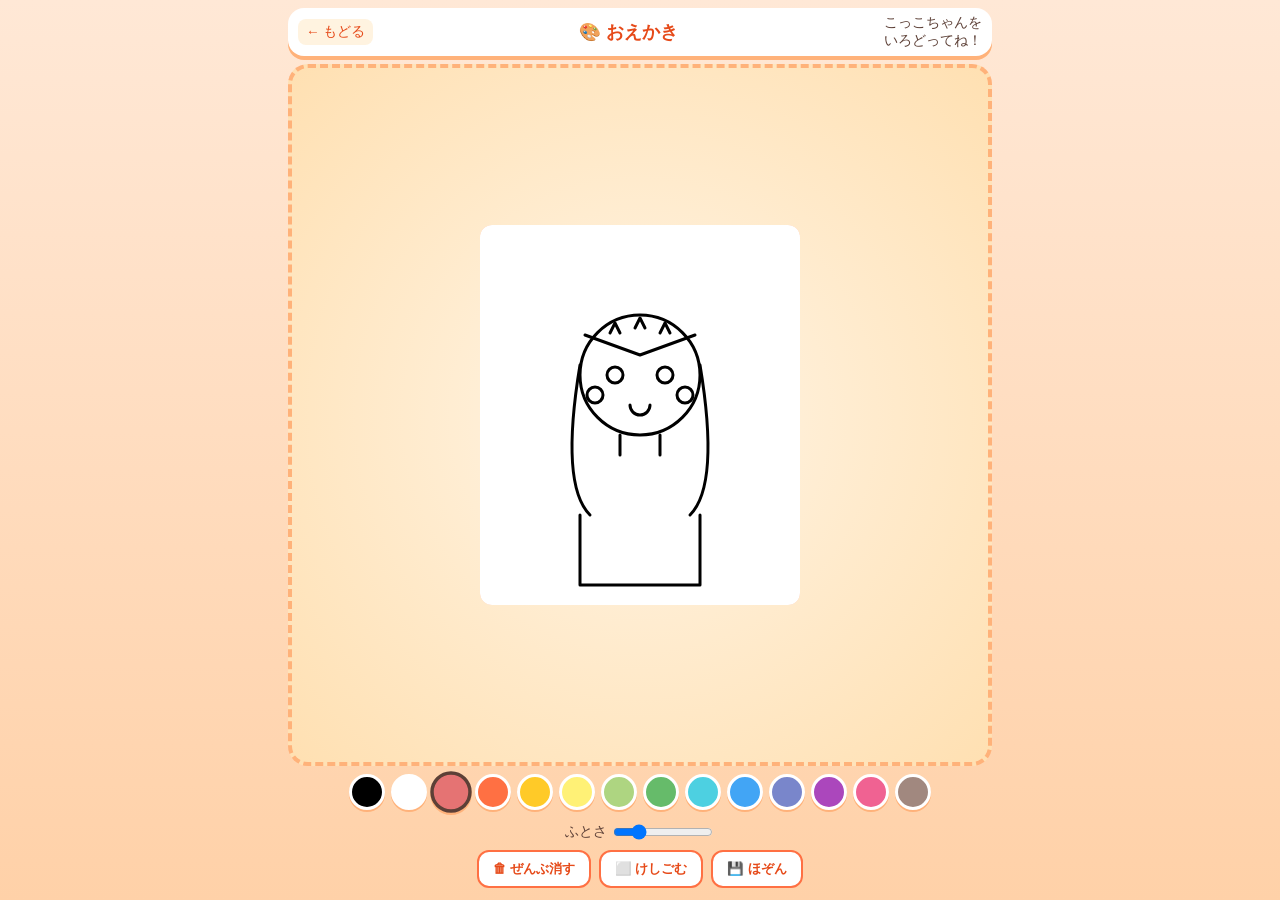
==== games/coloring/index.html @ e3d599c5 "Add 10 more browser games (#2-#11) and game index" ====
<!DOCTYPE html>
<html lang="ja">
<head>
<meta charset="UTF-8">
<meta name="viewport" content="width=device-width, initial-scale=1.0, user-scalable=no">
<title>こっこちゃん おえかき | こっこちゃん</title>
<link rel="stylesheet" href="../_shared/style.css">
<style>
canvas { display: block; margin: 0 auto; background: #fff; border-radius: 12px; box-shadow: inset 0 0 0 4px #ffb27a; touch-action: none; cursor: crosshair; }
.colors { display: flex; flex-wrap: wrap; gap: 6px; justify-content: center; padding: 8px; }
.col {
  width: 36px; height: 36px; border-radius: 50%;
  border: 3px solid #fff; box-shadow: 0 2px 0 #ffb27a;
  cursor: pointer;
}
.col.active { border-color: #5d4037; transform: scale(1.15); }
.tools { display: flex; gap: 8px; justify-content: center; padding: 4px; }
.tools button {
  padding: 8px 14px; background: #fff; border: 2px solid #ff7043;
  color: #e64a19; border-radius: 12px; font-weight: bold; cursor: pointer;
}
.size { display: flex; gap: 4px; justify-content: center; padding: 4px; align-items:center; font-size: 0.85em; }
.size input { width: 100px; }
</style>
</head>
<body>
<div id="app">
  <header>
    <a href="../../" class="back">← もどる</a>
    <h1>🎨 おえかき</h1>
    <div class="hud">こっこちゃんを<br>いろどってね！</div>
  </header>
  <div id="stage" style="display:flex;align-items:center;justify-content:center;">
    <canvas id="cv" width="320" height="380"></canvas>
  </div>
  <div class="colors" id="palette"></div>
  <div class="size">ふとさ <input type="range" id="sz" min="2" max="30" value="8"></div>
  <div class="tools">
    <button id="bClear">🗑 ぜんぶ消す</button>
    <button id="bErase">⬜ けしごむ</button>
    <button id="bSave">💾 ほぞん</button>
  </div>
</div>
<script>
const cv=document.getElementById('cv'),ctx=cv.getContext('2d');
const COLORS=['#000','#fff','#e57373','#ff7043','#ffca28','#fff176','#aed581','#66bb6a','#4dd0e1','#42a5f5','#7986cb','#ab47bc','#f06292','#a1887f'];
let color='#000', size=8, drawing=false, eraser=false;
const $=id=>document.getElementById(id);

function drawTemplate(){
  // こっこちゃんの線画
  ctx.fillStyle='#fff';ctx.fillRect(0,0,cv.width,cv.height);
  ctx.strokeStyle='#000';ctx.lineWidth=3;ctx.lineCap='round';ctx.lineJoin='round';
  // 顔
  ctx.beginPath();ctx.arc(160,150,60,0,Math.PI*2);ctx.stroke();
  // 髪（両サイド）
  ctx.beginPath();
  ctx.moveTo(100,140);ctx.quadraticCurveTo(80,260,110,290);ctx.stroke();
  ctx.beginPath();
  ctx.moveTo(220,140);ctx.quadraticCurveTo(240,260,210,290);ctx.stroke();
  // 前髪
  ctx.beginPath();
  ctx.moveTo(105,110);ctx.lineTo(160,130);ctx.lineTo(215,110);ctx.stroke();
  // カチューシャの三角
  ctx.beginPath();ctx.moveTo(130,108);ctx.lineTo(135,98);ctx.lineTo(140,108);ctx.stroke();
  ctx.beginPath();ctx.moveTo(155,103);ctx.lineTo(160,93);ctx.lineTo(165,103);ctx.stroke();
  ctx.beginPath();ctx.moveTo(180,108);ctx.lineTo(185,98);ctx.lineTo(190,108);ctx.stroke();
  // 目
  ctx.beginPath();ctx.arc(135,150,8,0,Math.PI*2);ctx.stroke();
  ctx.beginPath();ctx.arc(185,150,8,0,Math.PI*2);ctx.stroke();
  // ほっぺ
  ctx.beginPath();ctx.arc(115,170,8,0,Math.PI*2);ctx.stroke();
  ctx.beginPath();ctx.arc(205,170,8,0,Math.PI*2);ctx.stroke();
  // 口
  ctx.beginPath();ctx.arc(160,180,10,0,Math.PI);ctx.stroke();
  // 体（服）
  ctx.beginPath();
  ctx.moveTo(100,290);ctx.lineTo(100,360);ctx.lineTo(220,360);ctx.lineTo(220,290);ctx.stroke();
  // 首
  ctx.beginPath();ctx.moveTo(140,210);ctx.lineTo(140,230);ctx.moveTo(180,210);ctx.lineTo(180,230);ctx.stroke();
}
function buildPalette(){
  const p=$('palette');
  COLORS.forEach((c,i)=>{
    const e=document.createElement('div');
    e.className='col'+(i===2?' active':'');
    e.style.background=c;
    e.onclick=()=>{
      color=c;eraser=false;
      document.querySelectorAll('.col').forEach(x=>x.classList.remove('active'));
      e.classList.add('active');
    };
    p.appendChild(e);
  });
  color='#e57373';
}
function pos(e){
  const r=cv.getBoundingClientRect();
  const t=e.touches?e.touches[0]:e;
  return {x:(t.clientX-r.left)*cv.width/r.width,y:(t.clientY-r.top)*cv.height/r.height};
}
function start(e){e.preventDefault();drawing=true;const p=pos(e);ctx.beginPath();ctx.moveTo(p.x,p.y);}
function move(e){if(!drawing)return;e.preventDefault();const p=pos(e);
  ctx.lineWidth=size;ctx.lineCap='round';ctx.lineJoin='round';
  ctx.strokeStyle=eraser?'#fff':color;
  ctx.lineTo(p.x,p.y);ctx.stroke();
}
function end(){drawing=false;}
cv.addEventListener('mousedown',start);cv.addEventListener('mousemove',move);
cv.addEventListener('mouseup',end);cv.addEventListener('mouseleave',end);
cv.addEventListener('touchstart',start,{passive:false});
cv.addEventListener('touchmove',move,{passive:false});
cv.addEventListener('touchend',end);
$('sz').oninput=e=>size=+e.target.value;
$('bClear').onclick=()=>{if(confirm('ぜんぶ消すよ？'))drawTemplate();};
$('bErase').onclick=()=>{eraser=!eraser;$('bErase').style.background=eraser?'#ffe0b2':'#fff';};
$('bSave').onclick=()=>{
  const a=document.createElement('a');
  a.download='kokko-coloring.png';
  a.href=cv.toDataURL();
  a.click();
};
buildPalette();drawTemplate();
</script>
</body>
</html>
---- games/_shared/style.css ----
/* 共通スタイル: こっこちゃんゲーム */
* { box-sizing: border-box; -webkit-tap-highlight-color: transparent; }
html, body {
  margin: 0; padding: 0; height: 100%;
  font-family: -apple-system, "Segoe UI", "Hiragino Maru Gothic ProN", "Yu Gothic UI", "Comic Sans MS", sans-serif;
  background: linear-gradient(180deg, #ffe8d6 0%, #ffd1a8 100%);
  overflow: hidden; user-select: none; -webkit-user-select: none;
  color: #5d4037;
}
#app { display: flex; flex-direction: column; height: 100dvh; max-width: 720px; margin: 0 auto; padding: 8px; }
header {
  display: flex; align-items: center; justify-content: space-between;
  padding: 6px 10px; background: #fff; border-radius: 16px;
  box-shadow: 0 4px 0 #ffb27a; margin-bottom: 8px;
}
header h1 { margin: 0; font-size: 1.1em; color: #e64a19; text-align: center; flex: 1; }
.back { font-size: 0.85em; color: #e64a19; text-decoration: none; padding: 4px 8px; border-radius: 8px; background: #fff3e0; }
.hud { display: flex; flex-direction: column; align-items: flex-end; font-size: 0.85em; gap: 2px; }
.hud b { color: #e64a19; font-size: 1.1em; }
#message {
  text-align: center; font-size: 1.05em; background: #fff8e1;
  padding: 8px; border-radius: 12px; margin-bottom: 8px;
  min-height: 1.5em; font-weight: bold;
}
#stage {
  flex: 1; position: relative;
  background: radial-gradient(ellipse at center, #fff5e6 0%, #ffe0b2 100%);
  border-radius: 20px; border: 4px dashed #ffb27a; overflow: hidden;
}
#controls { text-align: center; padding: 8px; }
.big {
  font-size: 1.2em; padding: 12px 28px; background: #ff7043; color: #fff;
  border: none; border-radius: 16px; box-shadow: 0 5px 0 #c63d0c;
  cursor: pointer; font-weight: bold;
}
.big:active { transform: translateY(3px); box-shadow: 0 2px 0 #c63d0c; }
#overlay { position: fixed; inset: 0; background: rgba(0,0,0,0.5); display: flex; align-items: center; justify-content: center; z-index: 100; }
#overlay.hidden { display: none; }
.card { background: #fff; padding: 24px 32px; border-radius: 24px; text-align: center; box-shadow: 0 10px 0 #ffb27a; max-width: 80%; }
.card h2 { color: #e64a19; margin-top: 0; font-size: 1.8em; }
.card p { font-size: 1.1em; }
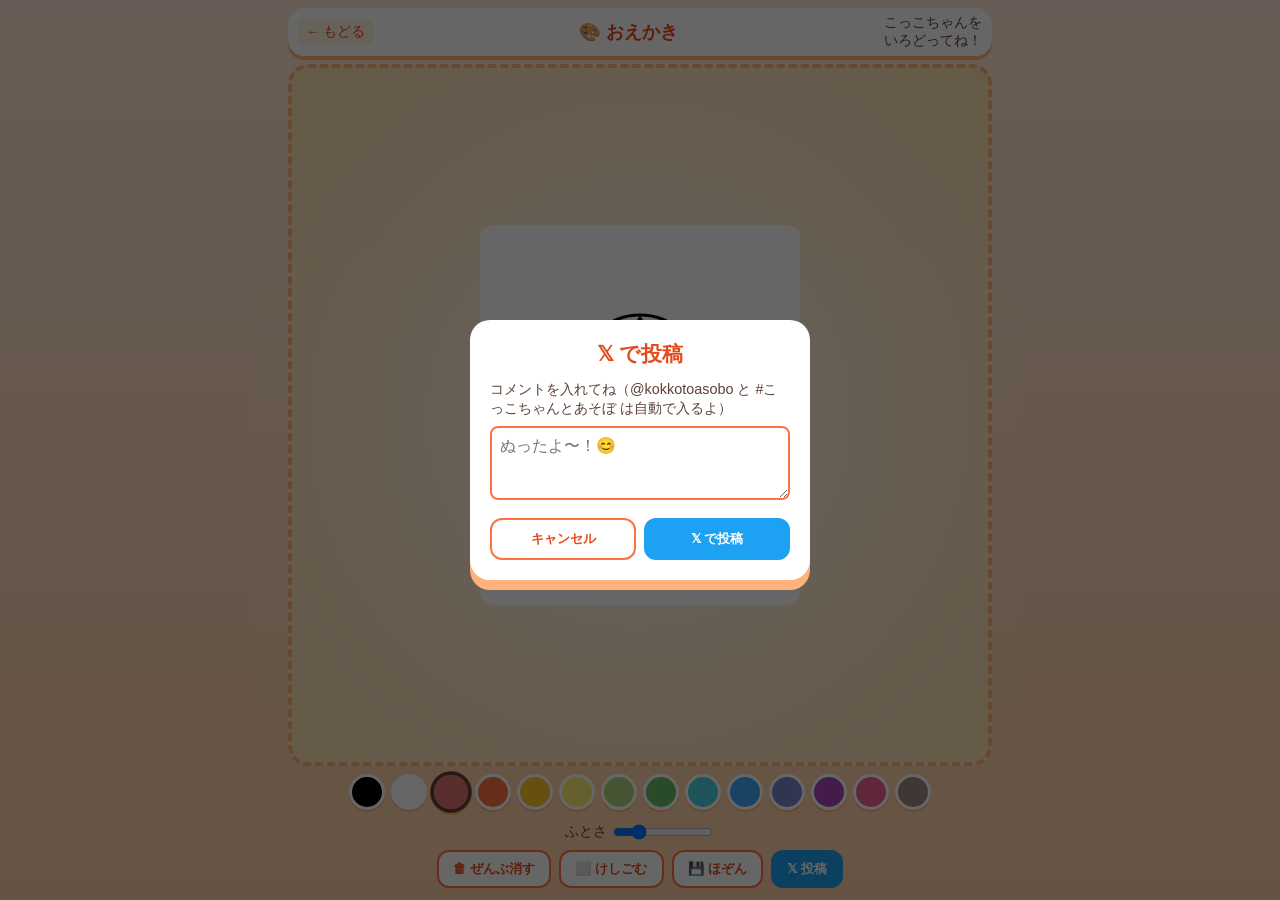
==== commit 102e62f2: "Add X share button to coloring game with mention/hashtag" ====
--- a/games/coloring/index.html
+++ b/games/coloring/index.html
@@ -6,7 +6,7 @@
 <title>こっこちゃん おえかき | こっこちゃん</title>
 <link rel="stylesheet" href="../_shared/style.css">
 <style>
-canvas { display: block; margin: 0 auto; background: #fff; border-radius: 12px; box-shadow: inset 0 0 0 4px #ffb27a; touch-action: none; cursor: crosshair; }
+canvas { display: block; margin: 0 auto; background: #fff; border-radius: 12px; box-shadow: inset 0 0 0 4px #ffb27a; touch-action: none; cursor: crosshair; max-width: 100%; }
 .colors { display: flex; flex-wrap: wrap; gap: 6px; justify-content: center; padding: 8px; }
 .col {
   width: 36px; height: 36px; border-radius: 50%;
@@ -39,6 +39,21 @@
     <button id="bClear">🗑 ぜんぶ消す</button>
     <button id="bErase">⬜ けしごむ</button>
     <button id="bSave">💾 ほぞん</button>
+    <button id="bShare" style="background:#1da1f2; color:#fff; border-color:#1da1f2;">𝕏 投稿</button>
+  </div>
+</div>
+
+<!-- X投稿モーダル -->
+<div id="shareModal" class="hidden" style="position:fixed;inset:0;background:rgba(0,0,0,0.6);display:flex;align-items:center;justify-content:center;z-index:200;">
+  <div style="background:#fff;padding:20px;border-radius:20px;max-width:90%;width:340px;box-shadow:0 10px 0 #ffb27a;">
+    <h2 style="margin:0 0 12px;color:#e64a19;text-align:center;font-size:1.3em;">𝕏 で投稿</h2>
+    <p style="margin:0 0 8px;font-size:0.9em;color:#5d4037;">コメントを入れてね（@kokkotoasobo と #こっこちゃんとあそぼ は自動で入るよ）</p>
+    <textarea id="shareText" rows="3" placeholder="ぬったよ〜！😊" style="width:100%;padding:8px;border:2px solid #ff7043;border-radius:8px;font-size:1em;font-family:inherit;resize:vertical;box-sizing:border-box;"></textarea>
+    <div id="shareHint" style="font-size:0.8em;color:#777;margin-top:8px;line-height:1.5;"></div>
+    <div style="display:flex;gap:8px;margin-top:14px;">
+      <button id="shareCancel" style="flex:1;padding:10px;background:#fff;border:2px solid #ff7043;color:#e64a19;border-radius:12px;font-weight:bold;cursor:pointer;">キャンセル</button>
+      <button id="shareGo" style="flex:1;padding:10px;background:#1da1f2;border:2px solid #1da1f2;color:#fff;border-radius:12px;font-weight:bold;cursor:pointer;">𝕏 で投稿</button>
+    </div>
   </div>
 </div>
 <script>
@@ -120,6 +135,66 @@
   a.href=cv.toDataURL();
   a.click();
 };
+
+// === X投稿機能 ===
+const MENTION='@kokkotoasobo';
+const HASHTAG='#こっこちゃんとあそぼ';
+
+function canvasToBlob(){
+  return new Promise(resolve=>cv.toBlob(b=>resolve(b),'image/png'));
+}
+
+$('bShare').onclick=()=>{
+  $('shareModal').classList.remove('hidden');
+  const hint=$('shareHint');
+  if(navigator.canShare && navigator.canShare({files:[new File([new Blob()],'t.png',{type:'image/png'})]})){
+    hint.innerHTML='✅ このデバイスでは <b>画像つきで直接共有</b>できます。「𝕏で投稿」を押すと共有メニューが開きます。';
+  }else{
+    hint.innerHTML='💡 このデバイス（PCなど）では画像を直接添付できないため、<b>1) 画像が自動でダウンロード</b>され、<b>2) Xの投稿画面が開きます</b>。X画面でダウンロードした画像を手動で添付してください。';
+  }
+};
+
+$('shareCancel').onclick=()=>$('shareModal').classList.add('hidden');
+
+$('shareGo').onclick=async()=>{
+  const userText=$('shareText').value.trim();
+  const text=(userText?userText+'\n\n':'')+MENTION+' '+HASHTAG;
+  $('shareModal').classList.add('hidden');
+
+  try{
+    const blob=await canvasToBlob();
+    if(!blob){throw new Error('blob failed');}
+    const file=new File([blob],'kokko-coloring.png',{type:'image/png'});
+
+    // モバイル等：Web Share API でファイル付き共有
+    if(navigator.canShare && navigator.canShare({files:[file]})){
+      try{
+        await navigator.share({
+          text:text,
+          files:[file],
+        });
+        return;
+      }catch(e){
+        if(e.name==='AbortError')return;
+        // フォールバックへ
+      }
+    }
+
+    // フォールバック：画像ダウンロード + X投稿画面
+    const a=document.createElement('a');
+    a.download='kokko-coloring.png';
+    a.href=cv.toDataURL();
+    a.click();
+    // 少し待ってからXを開く
+    setTimeout(()=>{
+      const url='https://twitter.com/intent/tweet?text='+encodeURIComponent(text);
+      window.open(url,'_blank','noopener');
+    },300);
+  }catch(e){
+    alert('共有に失敗しました: '+e.message);
+  }
+};
+
 buildPalette();drawTemplate();
 </script>
 </body>
--- a/games/_shared/style.css
+++ b/games/_shared/style.css
@@ -6,7 +6,11 @@
   background: linear-gradient(180deg, #ffe8d6 0%, #ffd1a8 100%);
   overflow: hidden; user-select: none; -webkit-user-select: none;
   color: #5d4037;
+  touch-action: manipulation; /* ダブルタップズーム遅延を消す */
+  overscroll-behavior: none; /* 引っ張り更新を防ぐ */
 }
+button, .choice, .cell, .key, .item, .box, .egg { touch-action: manipulation; }
+canvas { touch-action: none; } /* ゲームキャンバスはスクロール無効 */
 #app { display: flex; flex-direction: column; height: 100dvh; max-width: 720px; margin: 0 auto; padding: 8px; }
 header {
   display: flex; align-items: center; justify-content: space-between;
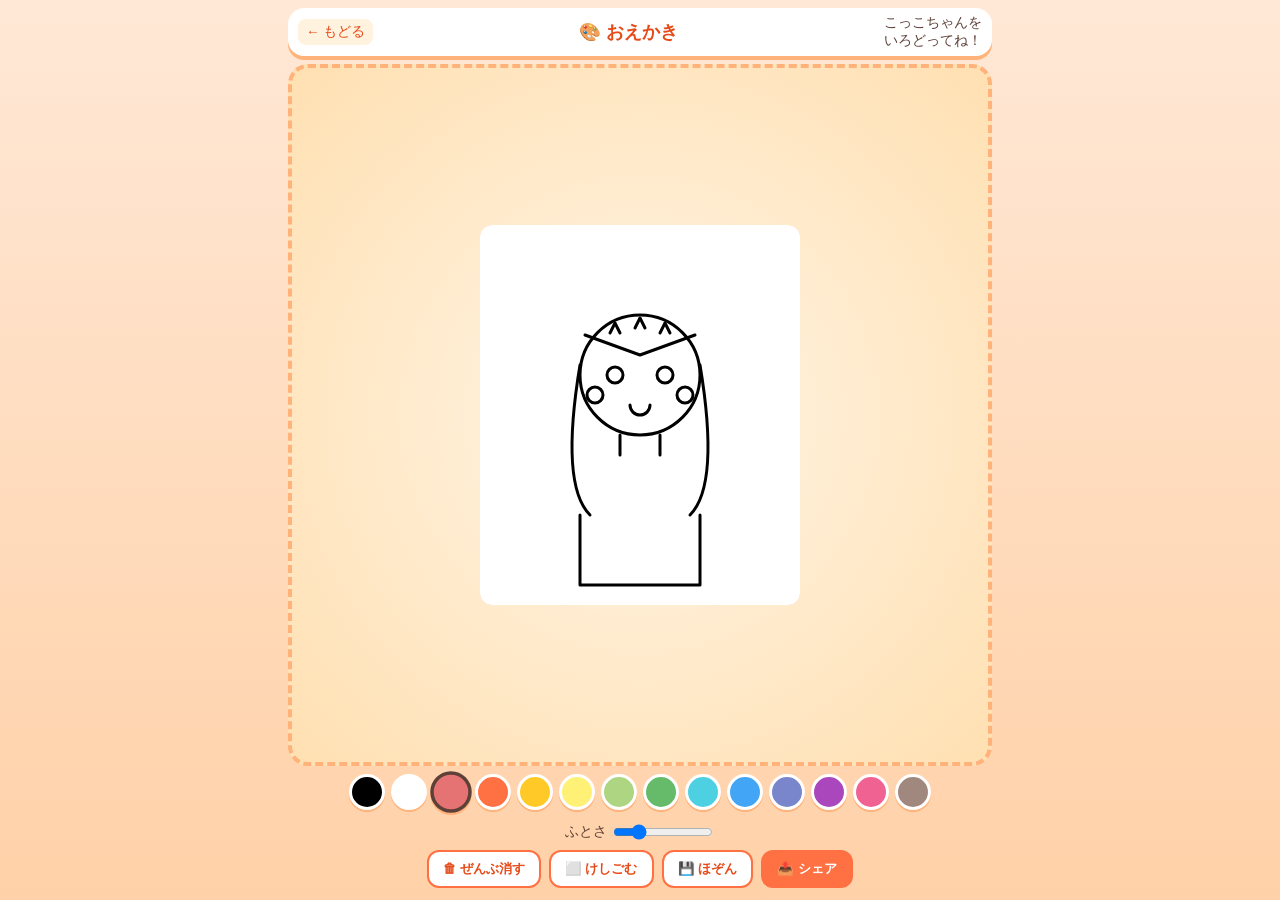
==== commit e7cc6a43: "Fix cancel button bug and switch to generic share button (Pattern A)" ====
--- a/games/coloring/index.html
+++ b/games/coloring/index.html
@@ -7,6 +7,67 @@
 <link rel="stylesheet" href="../_shared/style.css">
 <style>
 canvas { display: block; margin: 0 auto; background: #fff; border-radius: 12px; box-shadow: inset 0 0 0 4px #ffb27a; touch-action: none; cursor: crosshair; max-width: 100%; }
+
+/* シェアモーダル */
+.share-modal {
+  position: fixed; inset: 0;
+  background: rgba(0,0,0,0.6);
+  display: flex; align-items: center; justify-content: center;
+  z-index: 200;
+}
+.share-modal.hidden { display: none !important; }
+.share-card {
+  background: #fff;
+  padding: 20px;
+  border-radius: 20px;
+  max-width: 90%;
+  width: 340px;
+  box-shadow: 0 10px 0 #ffb27a;
+}
+.share-card h2 {
+  margin: 0 0 12px;
+  color: #e64a19;
+  text-align: center;
+  font-size: 1.3em;
+}
+.share-card p {
+  margin: 0 0 8px;
+  font-size: 0.9em;
+  color: #5d4037;
+}
+.share-card textarea {
+  width: 100%;
+  padding: 8px;
+  border: 2px solid #ff7043;
+  border-radius: 8px;
+  font-size: 1em;
+  font-family: inherit;
+  resize: vertical;
+  box-sizing: border-box;
+}
+#shareHint {
+  font-size: 0.8em;
+  color: #777;
+  margin-top: 8px;
+  line-height: 1.5;
+}
+.share-btns {
+  display: flex;
+  gap: 8px;
+  margin-top: 14px;
+}
+.cancel-btn, .go-btn {
+  flex: 1;
+  padding: 10px;
+  border-radius: 12px;
+  font-weight: bold;
+  cursor: pointer;
+  font-size: 1em;
+  font-family: inherit;
+}
+.cancel-btn { background: #fff; border: 2px solid #ff7043; color: #e64a19; }
+.go-btn { background: #ff7043; border: 2px solid #ff7043; color: #fff; }
+.cancel-btn:active, .go-btn:active { transform: translateY(2px); }
 .colors { display: flex; flex-wrap: wrap; gap: 6px; justify-content: center; padding: 8px; }
 .col {
   width: 36px; height: 36px; border-radius: 50%;
@@ -39,20 +100,20 @@
     <button id="bClear">🗑 ぜんぶ消す</button>
     <button id="bErase">⬜ けしごむ</button>
     <button id="bSave">💾 ほぞん</button>
-    <button id="bShare" style="background:#1da1f2; color:#fff; border-color:#1da1f2;">𝕏 投稿</button>
+    <button id="bShare" style="background:#ff7043; color:#fff; border-color:#ff7043;">📤 シェア</button>
   </div>
 </div>
 
-<!-- X投稿モーダル -->
-<div id="shareModal" class="hidden" style="position:fixed;inset:0;background:rgba(0,0,0,0.6);display:flex;align-items:center;justify-content:center;z-index:200;">
-  <div style="background:#fff;padding:20px;border-radius:20px;max-width:90%;width:340px;box-shadow:0 10px 0 #ffb27a;">
-    <h2 style="margin:0 0 12px;color:#e64a19;text-align:center;font-size:1.3em;">𝕏 で投稿</h2>
-    <p style="margin:0 0 8px;font-size:0.9em;color:#5d4037;">コメントを入れてね（@kokkotoasobo と #こっこちゃんとあそぼ は自動で入るよ）</p>
-    <textarea id="shareText" rows="3" placeholder="ぬったよ〜！😊" style="width:100%;padding:8px;border:2px solid #ff7043;border-radius:8px;font-size:1em;font-family:inherit;resize:vertical;box-sizing:border-box;"></textarea>
-    <div id="shareHint" style="font-size:0.8em;color:#777;margin-top:8px;line-height:1.5;"></div>
-    <div style="display:flex;gap:8px;margin-top:14px;">
-      <button id="shareCancel" style="flex:1;padding:10px;background:#fff;border:2px solid #ff7043;color:#e64a19;border-radius:12px;font-weight:bold;cursor:pointer;">キャンセル</button>
-      <button id="shareGo" style="flex:1;padding:10px;background:#1da1f2;border:2px solid #1da1f2;color:#fff;border-radius:12px;font-weight:bold;cursor:pointer;">𝕏 で投稿</button>
+<!-- シェアモーダル -->
+<div id="shareModal" class="share-modal hidden">
+  <div class="share-card">
+    <h2>📤 シェア</h2>
+    <p>コメントを入れてね（@kokkotoasobo と #こっこちゃんとあそぼ は自動で入るよ）</p>
+    <textarea id="shareText" rows="3" placeholder="ぬったよ〜！😊"></textarea>
+    <div id="shareHint"></div>
+    <div class="share-btns">
+      <button id="shareCancel" class="cancel-btn">キャンセル</button>
+      <button id="shareGo" class="go-btn">📤 シェアする</button>
     </div>
   </div>
 </div>
@@ -147,14 +208,20 @@
 $('bShare').onclick=()=>{
   $('shareModal').classList.remove('hidden');
   const hint=$('shareHint');
-  if(navigator.canShare && navigator.canShare({files:[new File([new Blob()],'t.png',{type:'image/png'})]})){
-    hint.innerHTML='✅ このデバイスでは <b>画像つきで直接共有</b>できます。「𝕏で投稿」を押すと共有メニューが開きます。';
+  let canFiles=false;
+  try{
+    canFiles=navigator.canShare && navigator.canShare({files:[new File([new Blob()],'t.png',{type:'image/png'})]});
+  }catch(e){}
+  if(canFiles){
+    hint.innerHTML='✅ <b>画像つきで X / LINE / Instagram / TikTok などお好きなSNSへ投稿できます！</b><br>「シェアする」を押すと共有メニューが開きます。';
   }else{
-    hint.innerHTML='💡 このデバイス（PCなど）では画像を直接添付できないため、<b>1) 画像が自動でダウンロード</b>され、<b>2) Xの投稿画面が開きます</b>。X画面でダウンロードした画像を手動で添付してください。';
+    hint.innerHTML='💡 このデバイス（PCなど）では画像を直接添付できないため、<b>1) 画像が自動でダウンロード</b>され、<b>2) Xの投稿画面が開きます</b>。<br>他のSNSに投稿したい場合は、ダウンロードした画像を手動でアップロードしてください。';
   }
 };
 
-$('shareCancel').onclick=()=>$('shareModal').classList.add('hidden');
+$('shareCancel').addEventListener('click',()=>{
+  $('shareModal').classList.add('hidden');
+});
 
 $('shareGo').onclick=async()=>{
   const userText=$('shareText').value.trim();
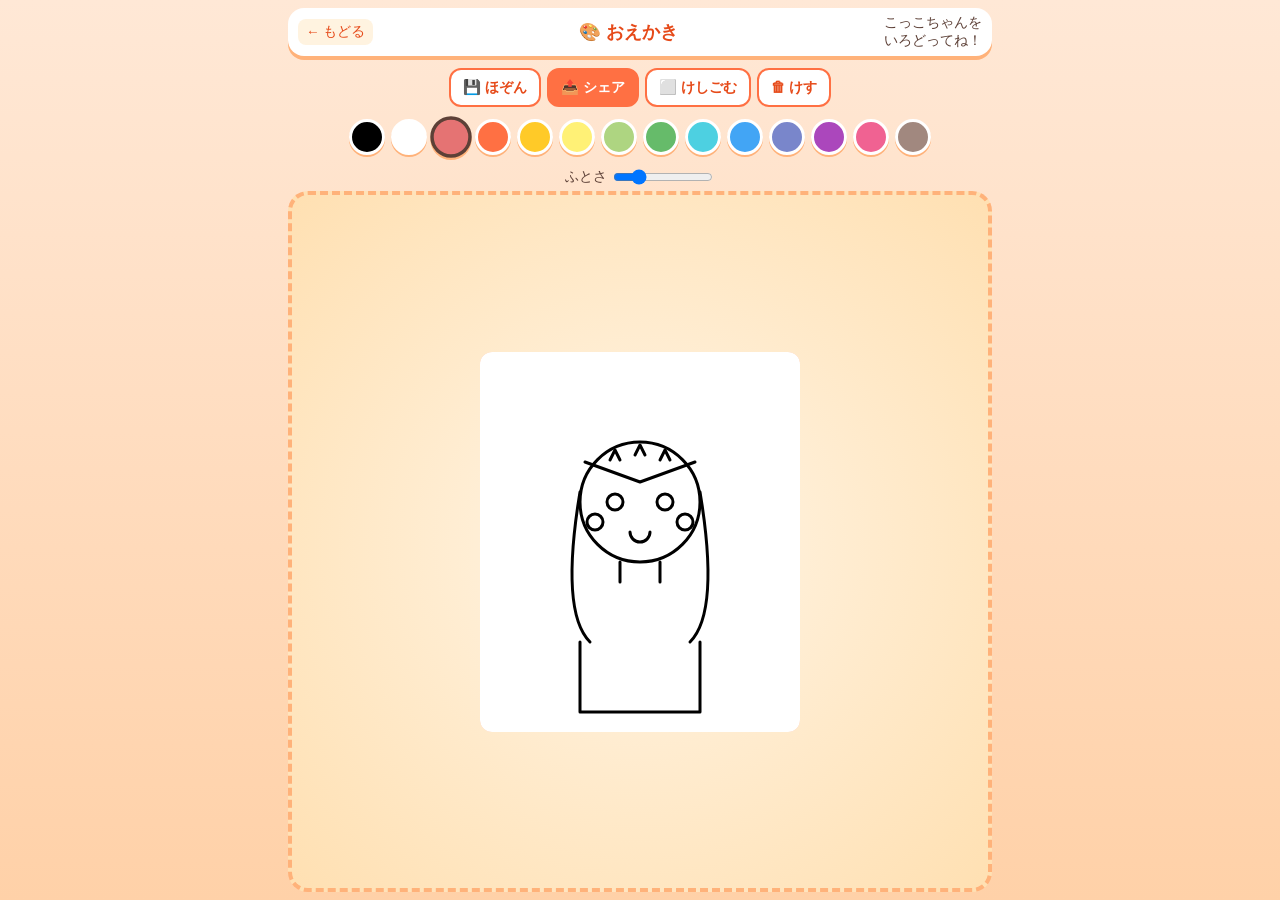
==== commit e851d82c: "Move save/share buttons above canvas for better small-screen access" ====
--- a/games/coloring/index.html
+++ b/games/coloring/index.html
@@ -75,11 +75,26 @@
   cursor: pointer;
 }
 .col.active { border-color: #5d4037; transform: scale(1.15); }
-.tools { display: flex; gap: 8px; justify-content: center; padding: 4px; }
+.tools {
+  display: flex;
+  gap: 6px;
+  justify-content: center;
+  padding: 4px;
+  flex-wrap: wrap;
+}
 .tools button {
-  padding: 8px 14px; background: #fff; border: 2px solid #ff7043;
-  color: #e64a19; border-radius: 12px; font-weight: bold; cursor: pointer;
-}
+  padding: 8px 12px;
+  background: #fff;
+  border: 2px solid #ff7043;
+  color: #e64a19;
+  border-radius: 12px;
+  font-weight: bold;
+  cursor: pointer;
+  font-size: 0.9em;
+  font-family: inherit;
+  touch-action: manipulation;
+}
+.tools button:active { transform: translateY(2px); }
 .size { display: flex; gap: 4px; justify-content: center; padding: 4px; align-items:center; font-size: 0.85em; }
 .size input { width: 100px; }
 </style>
@@ -91,16 +106,16 @@
     <h1>🎨 おえかき</h1>
     <div class="hud">こっこちゃんを<br>いろどってね！</div>
   </header>
-  <div id="stage" style="display:flex;align-items:center;justify-content:center;">
-    <canvas id="cv" width="320" height="380"></canvas>
+  <div class="tools">
+    <button id="bSave">💾 ほぞん</button>
+    <button id="bShare" style="background:#ff7043; color:#fff; border-color:#ff7043;">📤 シェア</button>
+    <button id="bErase">⬜ けしごむ</button>
+    <button id="bClear">🗑 けす</button>
   </div>
   <div class="colors" id="palette"></div>
   <div class="size">ふとさ <input type="range" id="sz" min="2" max="30" value="8"></div>
-  <div class="tools">
-    <button id="bClear">🗑 ぜんぶ消す</button>
-    <button id="bErase">⬜ けしごむ</button>
-    <button id="bSave">💾 ほぞん</button>
-    <button id="bShare" style="background:#ff7043; color:#fff; border-color:#ff7043;">📤 シェア</button>
+  <div id="stage" style="display:flex;align-items:center;justify-content:center;flex:1;min-height:0;">
+    <canvas id="cv" width="320" height="380" style="max-height:100%;width:auto;"></canvas>
   </div>
 </div>
 
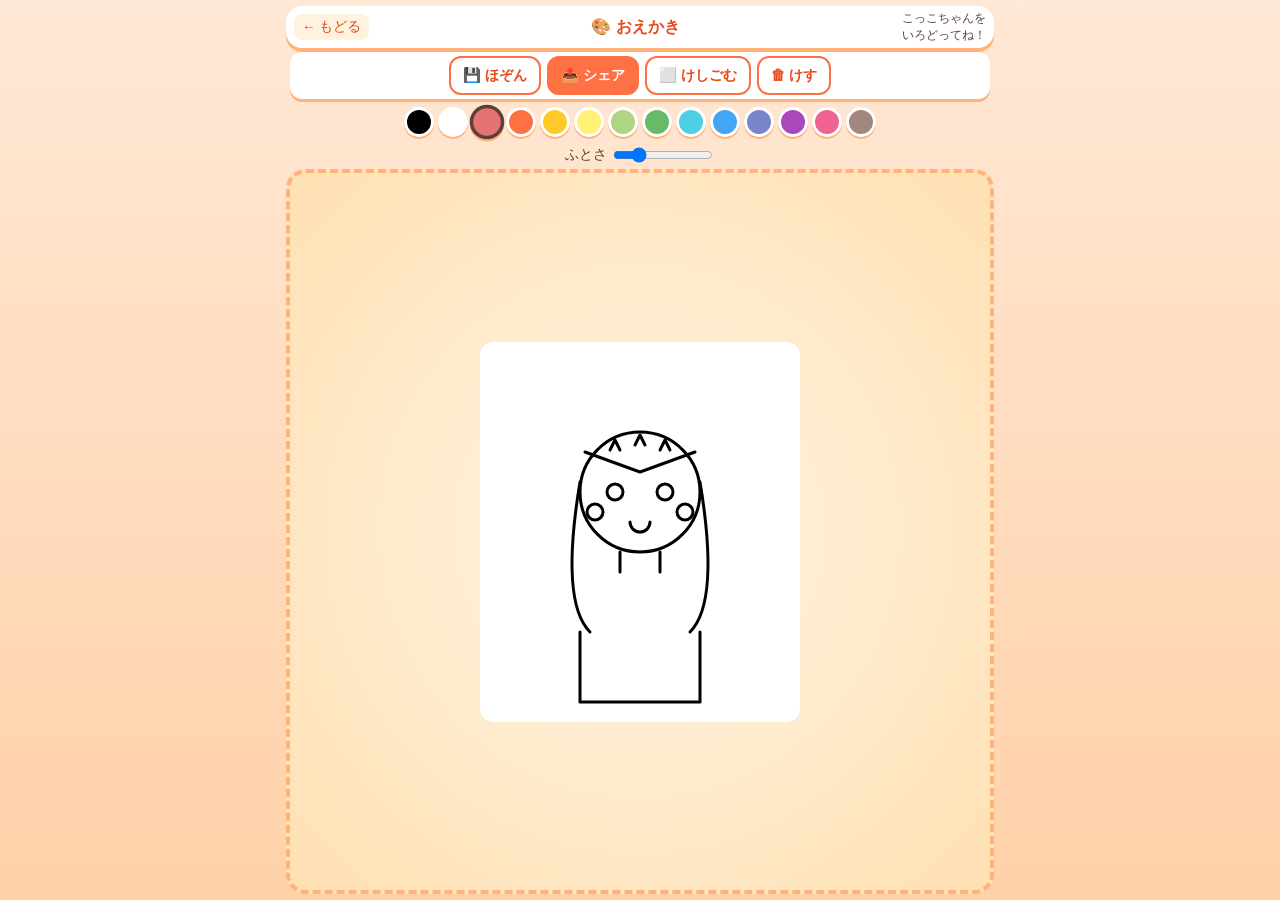
==== commit f0fbb9f3: "Fix coloring layout: ensure tools stay on top, canvas shrinks responsively" ====
--- a/games/coloring/index.html
+++ b/games/coloring/index.html
@@ -6,7 +6,20 @@
 <title>こっこちゃん おえかき | こっこちゃん</title>
 <link rel="stylesheet" href="../_shared/style.css">
 <style>
-canvas { display: block; margin: 0 auto; background: #fff; border-radius: 12px; box-shadow: inset 0 0 0 4px #ffb27a; touch-action: none; cursor: crosshair; max-width: 100%; }
+canvas {
+  display: block;
+  margin: 0 auto;
+  background: #fff;
+  border-radius: 12px;
+  box-shadow: inset 0 0 0 4px #ffb27a;
+  touch-action: none;
+  cursor: crosshair;
+  max-width: 100%;
+  max-height: 100%;
+  width: auto;
+  height: auto;
+  aspect-ratio: 320 / 380;
+}
 
 /* シェアモーダル */
 .share-modal {
@@ -68,9 +81,17 @@
 .cancel-btn { background: #fff; border: 2px solid #ff7043; color: #e64a19; }
 .go-btn { background: #ff7043; border: 2px solid #ff7043; color: #fff; }
 .cancel-btn:active, .go-btn:active { transform: translateY(2px); }
-.colors { display: flex; flex-wrap: wrap; gap: 6px; justify-content: center; padding: 8px; }
+/* レイアウト固定: ヘッダー・ツール・パレット・サイズは縮まない、stageだけ縮む */
+#app { padding: 6px; gap: 0; }
+header { flex-shrink: 0; padding: 4px 8px; margin-bottom: 4px; }
+header h1 { font-size: 1em; }
+header .hud { font-size: 0.75em; }
+.tools, .colors, .size { flex-shrink: 0; }
+#stage { flex: 1 1 0; min-height: 0; }
+
+.colors { display: flex; flex-wrap: wrap; gap: 4px; justify-content: center; padding: 4px; }
 .col {
-  width: 36px; height: 36px; border-radius: 50%;
+  width: 30px; height: 30px; border-radius: 50%;
   border: 3px solid #fff; box-shadow: 0 2px 0 #ffb27a;
   cursor: pointer;
 }
@@ -81,6 +102,10 @@
   justify-content: center;
   padding: 4px;
   flex-wrap: wrap;
+  background: #fff;
+  border-radius: 12px;
+  box-shadow: 0 3px 0 #ffb27a;
+  margin: 0 4px 4px;
 }
 .tools button {
   padding: 8px 12px;
@@ -114,8 +139,8 @@
   </div>
   <div class="colors" id="palette"></div>
   <div class="size">ふとさ <input type="range" id="sz" min="2" max="30" value="8"></div>
-  <div id="stage" style="display:flex;align-items:center;justify-content:center;flex:1;min-height:0;">
-    <canvas id="cv" width="320" height="380" style="max-height:100%;width:auto;"></canvas>
+  <div id="stage" style="display:flex;align-items:center;justify-content:center;">
+    <canvas id="cv" width="320" height="380"></canvas>
   </div>
 </div>
 
